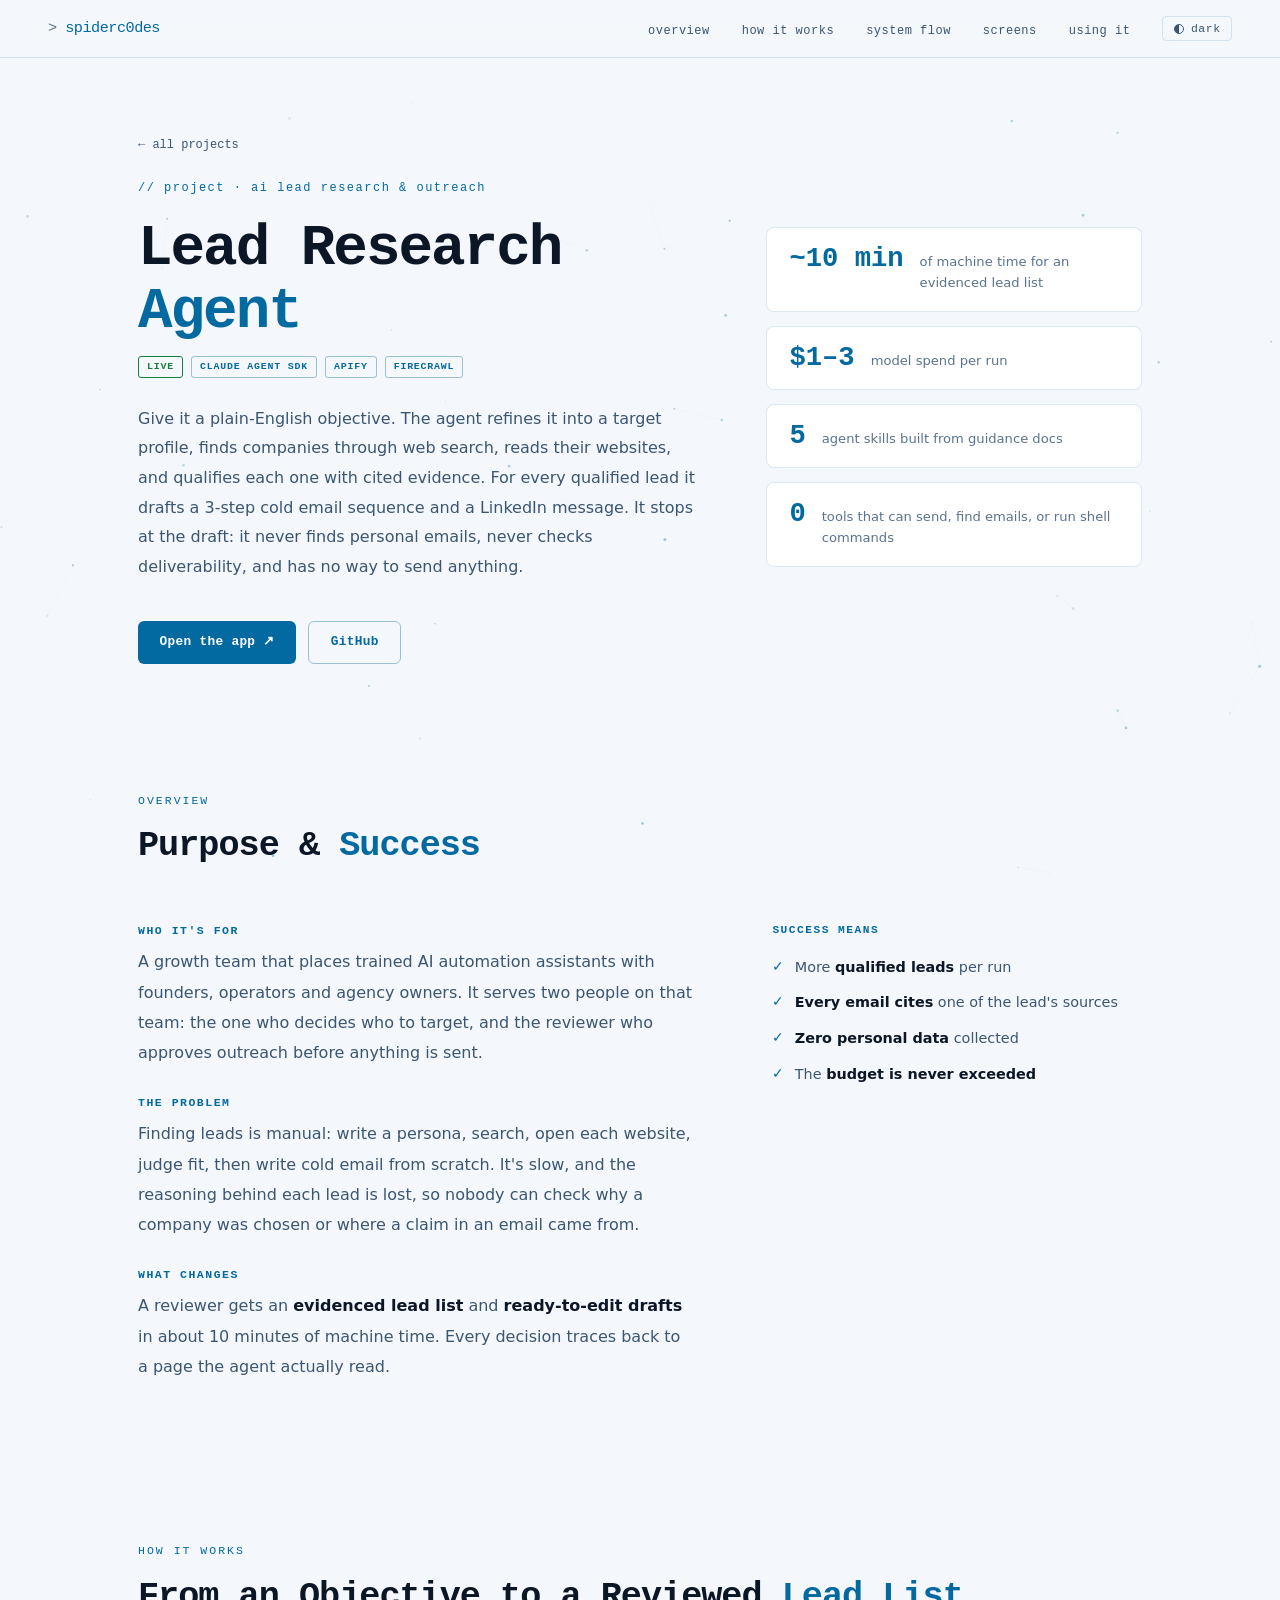
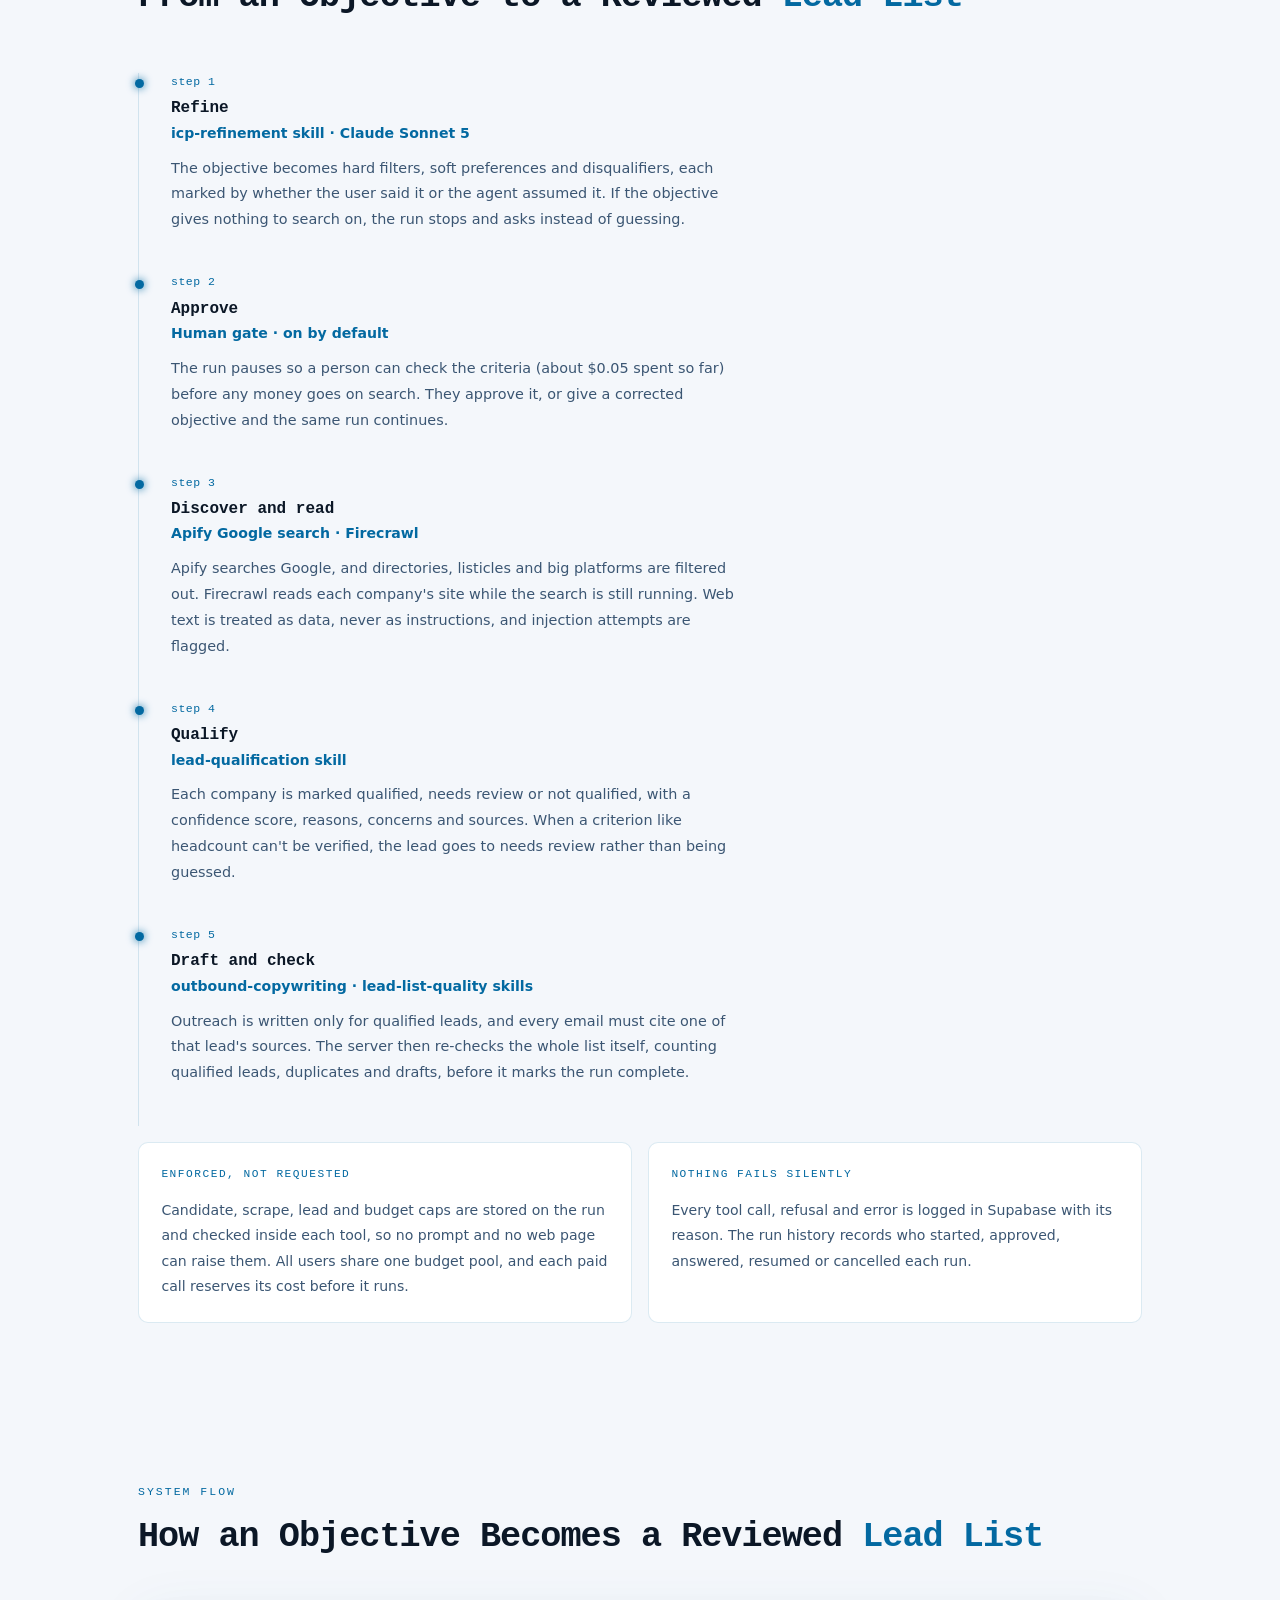
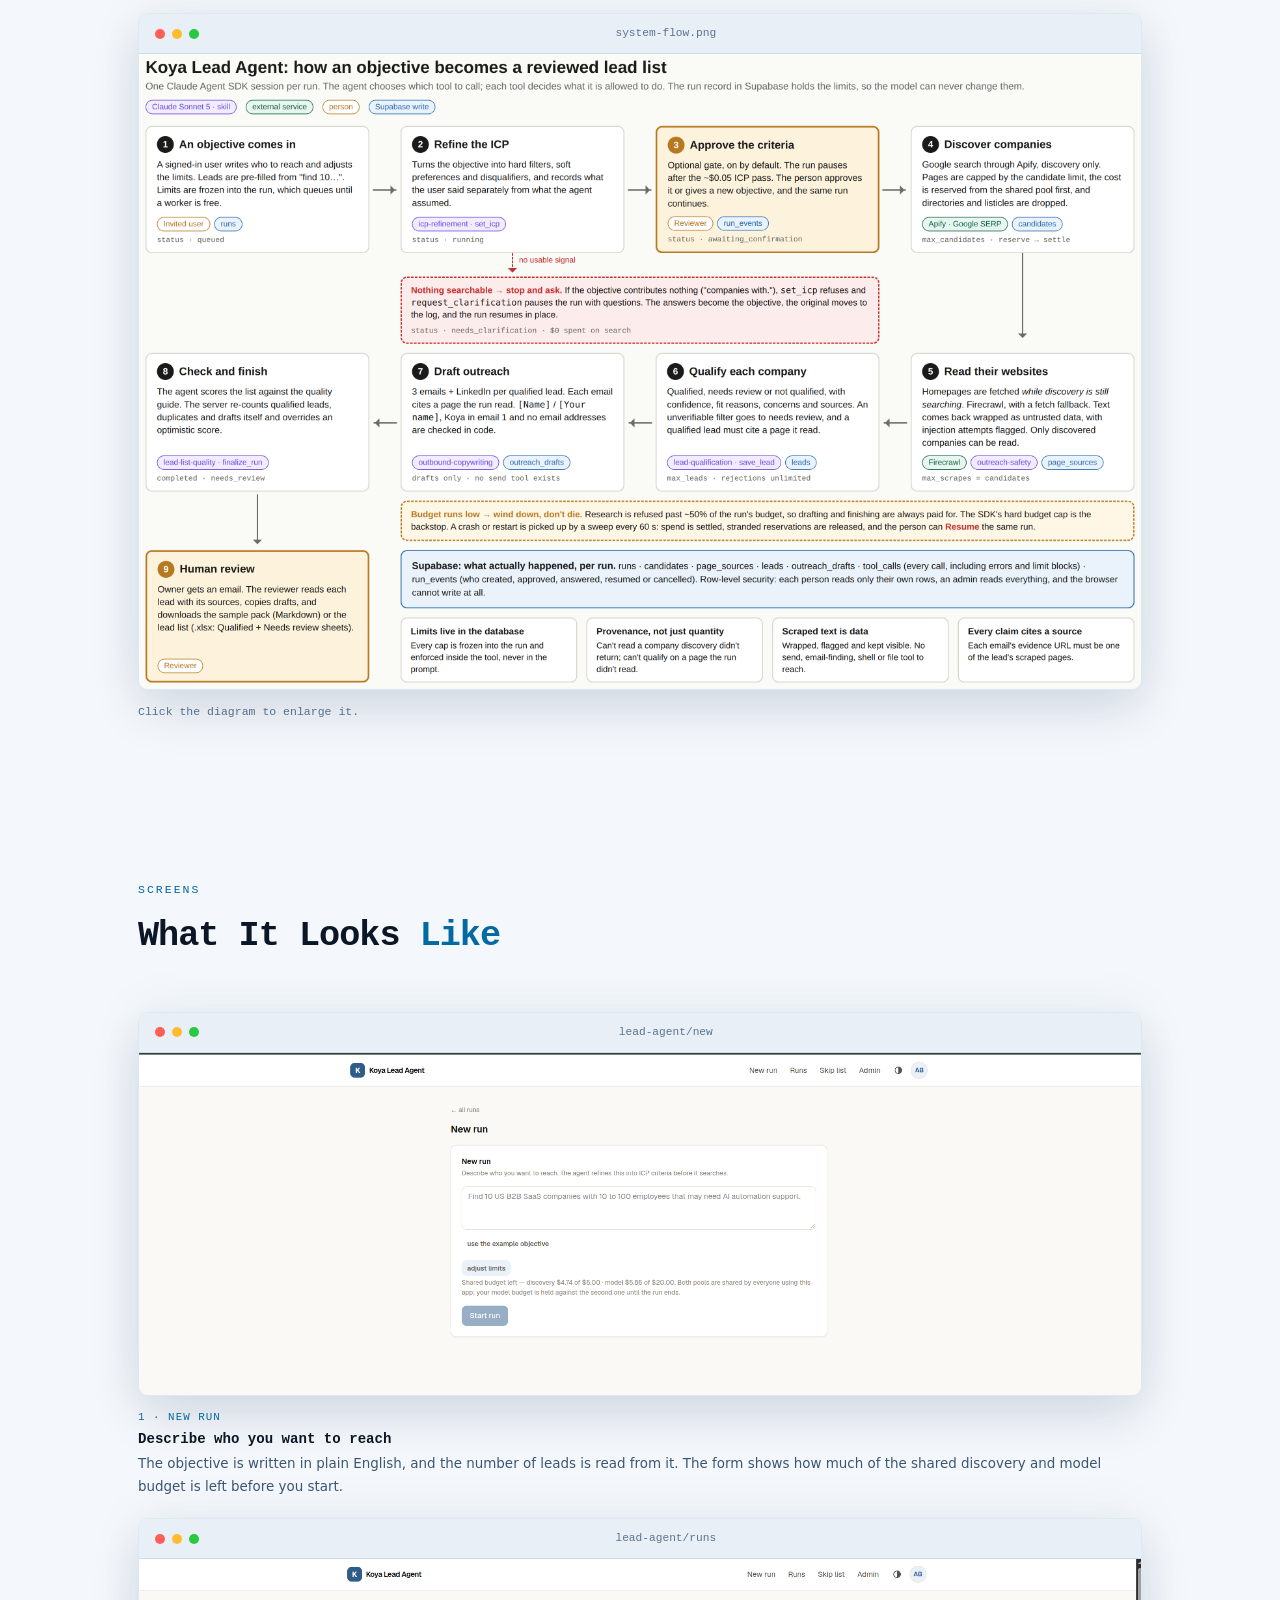
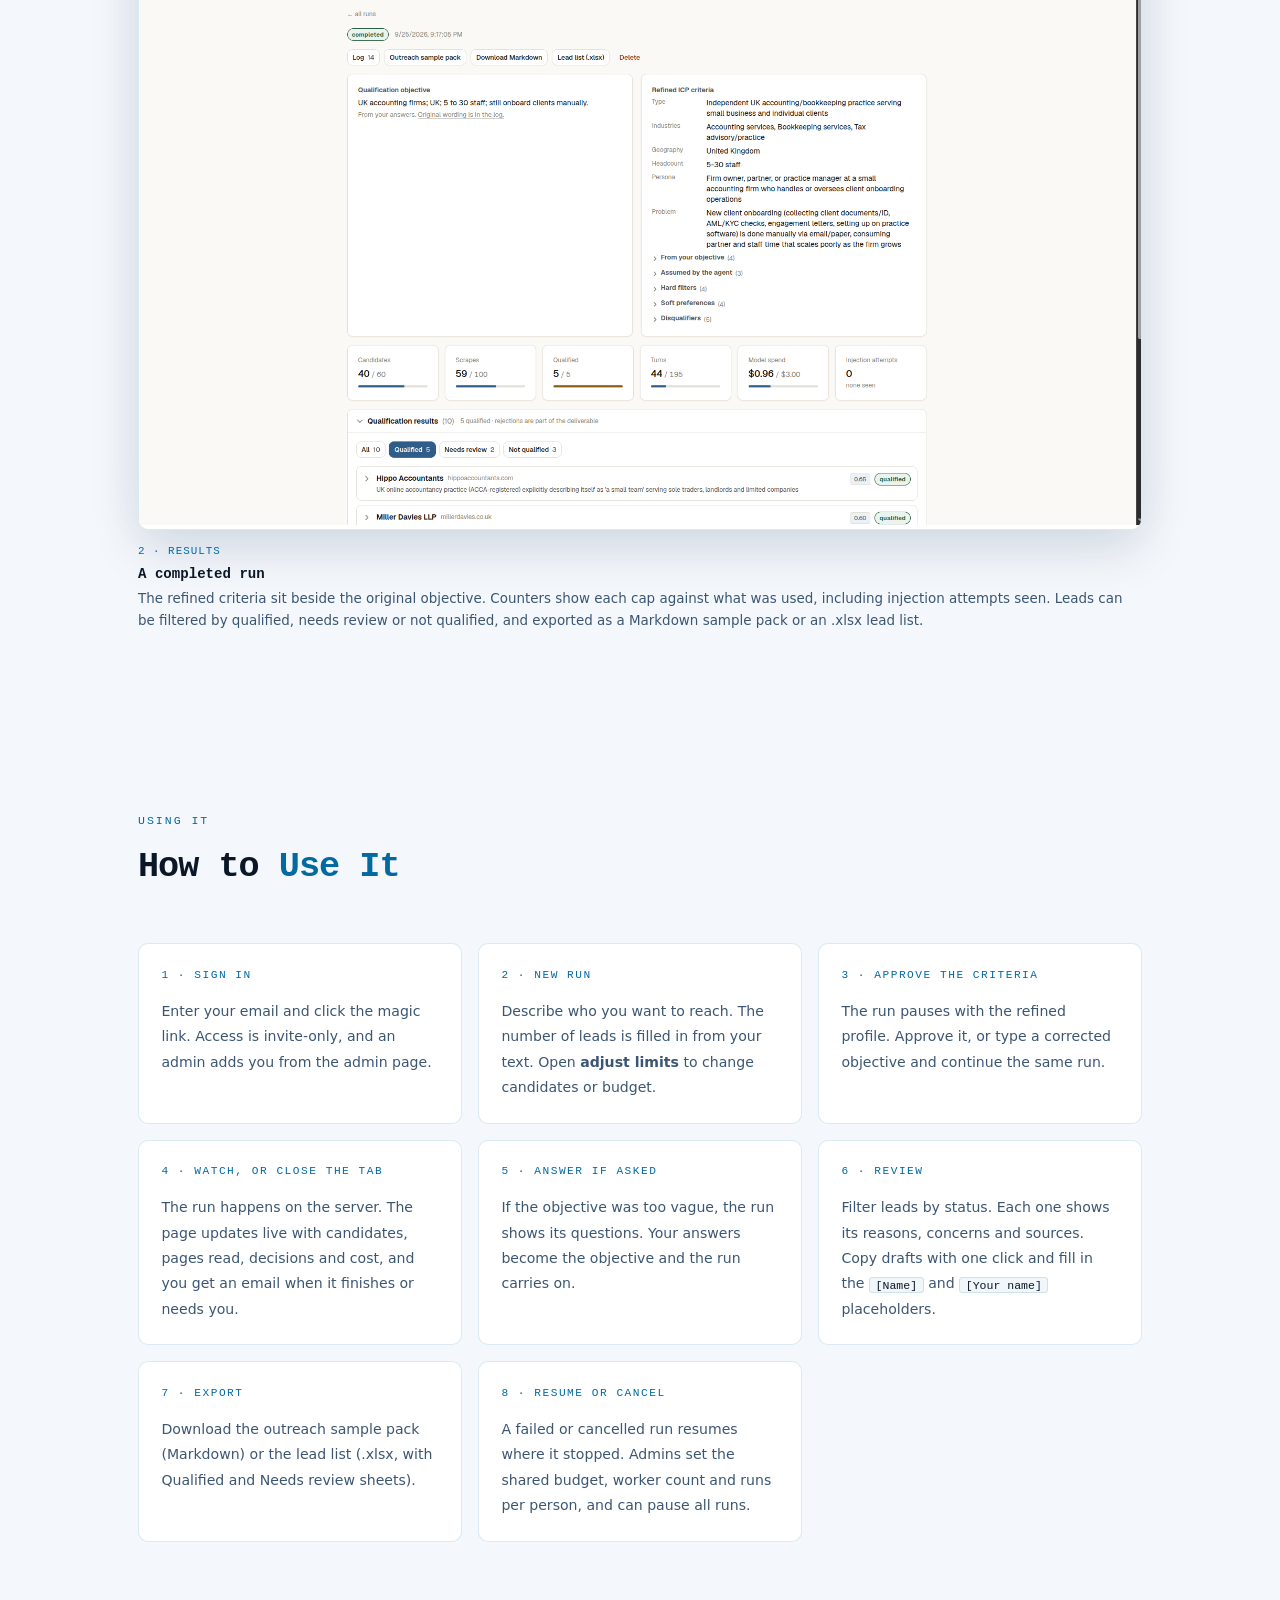
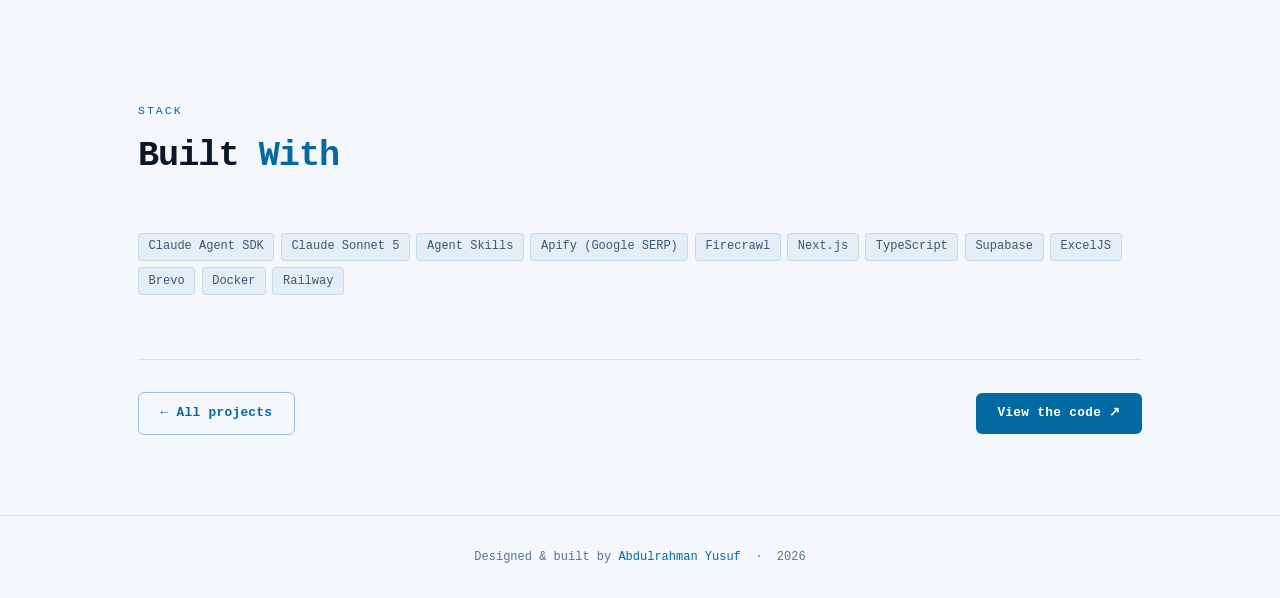
==== projects/lead-agent.html @ 59b7c576 "feat: add project pages, light/dark toggle and RelayPay support agent Add the RelayPay Support Agent" ====
<!DOCTYPE html>
<html lang="en">
<head>
  <meta charset="UTF-8">
  <meta name="viewport" content="width=device-width, initial-scale=1">
  <title>Lead Research Agent — Abdulrahman Yusuf</title>
  <meta name="description" content="An AI lead research and outreach agent built on the Claude Agent SDK. It refines a target profile, finds and reads company websites, qualifies each lead with cited evidence, and drafts outreach for human review.">
  <link rel="stylesheet" href="../css/style.css">
  <script src="../js/theme.js"></script>
</head>
<body>

<!-- NAV -->
<nav>
  <a href="../index.html" class="nav-logo">spiderc0des</a>
  <div class="nav-right">
  <ul class="nav-links">
    <li><a href="#overview">overview</a></li>
    <li><a href="#how-it-works">how it works</a></li>
    <li><a href="#system-flow">system flow</a></li>
    <li><a href="#screens">screens</a></li>
    <li><a href="#using-it">using it</a></li>
  </ul>
  <button class="theme-toggle" id="theme-toggle" type="button" aria-label="Switch to light mode"><span class="tt-ico"></span><span class="tt-label">light</span></button>
  </div>
</nav>

<canvas id="bg-canvas"></canvas>

<!-- HERO -->
<section class="cs-hero">
  <div>
    <a href="../index.html#projects" class="crumb">← all projects</a>
    <p class="hero-eyebrow">// project · ai lead research &amp; outreach</p>
    <h1 class="hero-name">Lead Research<br><em>Agent</em></h1>
    <div class="cs-meta">
      <span class="badge-live">Live</span>
      <span class="badge-prog">Claude Agent SDK</span>
      <span class="badge-prog">Apify</span>
      <span class="badge-prog">Firecrawl</span>
    </div>
    <p class="hero-desc">Give it a plain-English objective. The agent refines it into a target profile, finds companies through web search, reads their websites, and qualifies each one with cited evidence. For every qualified lead it drafts a 3-step cold email sequence and a LinkedIn message. It stops at the draft: it never finds personal emails, never checks deliverability, and has no way to send anything.</p>
    <div class="hero-actions">
      <a href="https://koya-lead-agent.up.railway.app" target="_blank" rel="noopener" class="btn btn-primary">Open the app ↗</a>
      <a href="https://github.com/spiderc0des/ai-lead-agent" target="_blank" rel="noopener" class="btn btn-ghost">GitHub</a>
    </div>
  </div>
  <div class="stat-stack">
    <div class="stat-item">
      <span class="stat-n">~10 min</span>
      <span class="stat-l">of machine time for an evidenced lead list</span>
    </div>
    <div class="stat-item">
      <span class="stat-n">$1–3</span>
      <span class="stat-l">model spend per run</span>
    </div>
    <div class="stat-item">
      <span class="stat-n">5</span>
      <span class="stat-l">agent skills built from guidance docs</span>
    </div>
    <div class="stat-item">
      <span class="stat-n">0</span>
      <span class="stat-l">tools that can send, find emails, or run shell commands</span>
    </div>
  </div>
</section>

<!-- OVERVIEW -->
<div class="sw" id="overview">
  <p class="s-eye">overview</p>
  <h2 class="s-h">Purpose &amp; <span>Success</span></h2>
  <div class="about-grid">
    <div class="cs-block">
      <div>
        <h3>Who it's for</h3>
        <p class="cs-lead">A growth team that places trained AI automation assistants with founders, operators and agency owners. It serves two people on that team: the one who decides who to target, and the reviewer who approves outreach before anything is sent.</p>
      </div>
      <div>
        <h3>The problem</h3>
        <p class="cs-lead">Finding leads is manual: write a persona, search, open each website, judge fit, then write cold email from scratch. It's slow, and the reasoning behind each lead is lost, so nobody can check why a company was chosen or where a claim in an email came from.</p>
      </div>
      <div>
        <h3>What changes</h3>
        <p class="cs-lead">A reviewer gets an <strong>evidenced lead list</strong> and <strong>ready-to-edit drafts</strong> in about 10 minutes of machine time. Every decision traces back to a page the agent actually read.</p>
      </div>
    </div>
    <div>
      <h3 class="sk-name">Success means</h3>
      <ul class="check-list">
        <li>More <strong>qualified leads</strong> per run</li>
        <li><strong>Every email cites</strong> one of the lead's sources</li>
        <li><strong>Zero personal data</strong> collected</li>
        <li>The <strong>budget is never exceeded</strong></li>
      </ul>
    </div>
  </div>
</div>

<!-- HOW IT WORKS -->
<div class="sw" id="how-it-works">
  <p class="s-eye">how it works</p>
  <h2 class="s-h">From an Objective to a Reviewed <span>Lead List</span></h2>
  <div class="timeline">
    <div class="tl-item">
      <p class="tl-step">step 1</p>
      <p class="tl-role">Refine</p>
      <p class="tl-co">icp-refinement skill · Claude Sonnet 5</p>
      <p class="tl-desc">The objective becomes hard filters, soft preferences and disqualifiers, each marked by whether the user said it or the agent assumed it. If the objective gives nothing to search on, the run stops and asks instead of guessing.</p>
    </div>
    <div class="tl-item">
      <p class="tl-step">step 2</p>
      <p class="tl-role">Approve</p>
      <p class="tl-co">Human gate · on by default</p>
      <p class="tl-desc">The run pauses so a person can check the criteria (about $0.05 spent so far) before any money goes on search. They approve it, or give a corrected objective and the same run continues.</p>
    </div>
    <div class="tl-item">
      <p class="tl-step">step 3</p>
      <p class="tl-role">Discover and read</p>
      <p class="tl-co">Apify Google search · Firecrawl</p>
      <p class="tl-desc">Apify searches Google, and directories, listicles and big platforms are filtered out. Firecrawl reads each company's site while the search is still running. Web text is treated as data, never as instructions, and injection attempts are flagged.</p>
    </div>
    <div class="tl-item">
      <p class="tl-step">step 4</p>
      <p class="tl-role">Qualify</p>
      <p class="tl-co">lead-qualification skill</p>
      <p class="tl-desc">Each company is marked qualified, needs review or not qualified, with a confidence score, reasons, concerns and sources. When a criterion like headcount can't be verified, the lead goes to needs review rather than being guessed.</p>
    </div>
    <div class="tl-item">
      <p class="tl-step">step 5</p>
      <p class="tl-role">Draft and check</p>
      <p class="tl-co">outbound-copywriting · lead-list-quality skills</p>
      <p class="tl-desc">Outreach is written only for qualified leads, and every email must cite one of that lead's sources. The server then re-checks the whole list itself, counting qualified leads, duplicates and drafts, before it marks the run complete.</p>
    </div>
  </div>

  <div class="skills-grid" style="margin-top:1rem">
    <div class="skill-cat">
      <p class="sk-name">Enforced, not requested</p>
      <p class="card-body">Candidate, scrape, lead and budget caps are stored on the run and checked inside each tool, so no prompt and no web page can raise them. All users share one budget pool, and each paid call reserves its cost before it runs.</p>
    </div>
    <div class="skill-cat">
      <p class="sk-name">Nothing fails silently</p>
      <p class="card-body">Every tool call, refusal and error is logged in Supabase with its reason. The run history records who started, approved, answered, resumed or cancelled each run.</p>
    </div>
  </div>
</div>

<!-- SYSTEM FLOW -->
<div class="sw" id="system-flow">
  <p class="s-eye">system flow</p>
  <h2 class="s-h">How an Objective Becomes a Reviewed <span>Lead List</span></h2>
  <a href="img/lead-agent/system-flow.png" class="shot vis" data-zoom="System flow: objective → refine ICP → approve → discover → read → qualify → draft → check → human review">
    <div class="frame">
      <div class="t-bar">
        <div class="t-dot r"></div>
        <div class="t-dot y"></div>
        <div class="t-dot g"></div>
        <span class="t-bar-label">system-flow.png</span>
      </div>
      <div class="frame-scroll">
        <img src="img/lead-agent/system-flow.png" alt="System flow diagram in nine steps: an objective comes in, the ICP is refined, a person approves the criteria, Apify discovers companies, Firecrawl reads their websites, each company is qualified, outreach is drafted, the list is checked and finished, and a human reviews it. Side panels show the run stopping to ask when nothing is searchable, winding down when the budget runs low, and Supabase recording every step." width="3080" height="1952" loading="lazy">
      </div>
    </div>
  </a>
  <p class="frame-note">Click the diagram to enlarge it.</p>
</div>

<!-- SCREENS -->
<div class="sw" id="screens">
  <p class="s-eye">screens</p>
  <h2 class="s-h">What It Looks <span>Like</span></h2>
  <div class="shots">
    <a href="img/lead-agent/new-run.png" class="shot wide" data-zoom="1 · Starting a new run from a plain-English objective">
      <div class="frame">
        <div class="t-bar"><div class="t-dot r"></div><div class="t-dot y"></div><div class="t-dot g"></div><span class="t-bar-label">lead-agent/new</span></div>
        <img src="img/lead-agent/new-run.png" alt="New run form with an objective box reading 'Find 10 US B2B SaaS companies with 10 to 100 employees that may need AI automation support', an adjust limits button, the shared budget left for discovery and model spend, and a Start run button." width="1916" height="654" loading="lazy">
      </div>
      <div class="shot-cap">
        <span class="shot-n">1 · new run</span>
        <span class="shot-t">Describe who you want to reach</span>
        <span class="shot-d">The objective is written in plain English, and the number of leads is read from it. The form shows how much of the shared discovery and model budget is left before you start.</span>
      </div>
    </a>
    <a href="img/lead-agent/run-results.png" class="shot wide" data-zoom="2 · A completed run: refined criteria, limits used and qualified leads">
      <div class="frame">
        <div class="t-bar"><div class="t-dot r"></div><div class="t-dot y"></div><div class="t-dot g"></div><span class="t-bar-label">lead-agent/runs</span></div>
        <img src="img/lead-agent/run-results.png" alt="A completed run for UK accounting firms with 5 to 30 staff. It shows the refined ICP criteria, counters for candidates 40 of 60, scrapes 59 of 100, qualified 5 of 5, turns 44 of 195, model spend $0.96 of $3.00 and zero injection attempts, then the qualification results with qualified leads and their confidence scores." width="1910" height="1087" loading="lazy">
      </div>
      <div class="shot-cap">
        <span class="shot-n">2 · results</span>
        <span class="shot-t">A completed run</span>
        <span class="shot-d">The refined criteria sit beside the original objective. Counters show each cap against what was used, including injection attempts seen. Leads can be filtered by qualified, needs review or not qualified, and exported as a Markdown sample pack or an .xlsx lead list.</span>
      </div>
    </a>
  </div>
</div>

<!-- USING IT -->
<div class="sw" id="using-it">
  <p class="s-eye">using it</p>
  <h2 class="s-h">How to <span>Use It</span></h2>
  <div class="skills-grid">
    <div class="skill-cat">
      <p class="sk-name">1 · Sign in</p>
      <p class="card-body">Enter your email and click the magic link. Access is invite-only, and an admin adds you from the admin page.</p>
    </div>
    <div class="skill-cat">
      <p class="sk-name">2 · New run</p>
      <p class="card-body">Describe who you want to reach. The number of leads is filled in from your text. Open <strong>adjust limits</strong> to change candidates or budget.</p>
    </div>
    <div class="skill-cat">
      <p class="sk-name">3 · Approve the criteria</p>
      <p class="card-body">The run pauses with the refined profile. Approve it, or type a corrected objective and continue the same run.</p>
    </div>
    <div class="skill-cat">
      <p class="sk-name">4 · Watch, or close the tab</p>
      <p class="card-body">The run happens on the server. The page updates live with candidates, pages read, decisions and cost, and you get an email when it finishes or needs you.</p>
    </div>
    <div class="skill-cat">
      <p class="sk-name">5 · Answer if asked</p>
      <p class="card-body">If the objective was too vague, the run shows its questions. Your answers become the objective and the run carries on.</p>
    </div>
    <div class="skill-cat">
      <p class="sk-name">6 · Review</p>
      <p class="card-body">Filter leads by status. Each one shows its reasons, concerns and sources. Copy drafts with one click and fill in the <code>[Name]</code> and <code>[Your name]</code> placeholders.</p>
    </div>
    <div class="skill-cat">
      <p class="sk-name">7 · Export</p>
      <p class="card-body">Download the outreach sample pack (Markdown) or the lead list (.xlsx, with Qualified and Needs review sheets).</p>
    </div>
    <div class="skill-cat">
      <p class="sk-name">8 · Resume or cancel</p>
      <p class="card-body">A failed or cancelled run resumes where it stopped. Admins set the shared budget, worker count and runs per person, and can pause all runs.</p>
    </div>
  </div>
</div>

<!-- STACK -->
<div class="sw" id="stack">
  <p class="s-eye">stack</p>
  <h2 class="s-h">Built <span>With</span></h2>
  <div class="pills">
    <span class="pill">Claude Agent SDK</span>
    <span class="pill">Claude Sonnet 5</span>
    <span class="pill">Agent Skills</span>
    <span class="pill">Apify (Google SERP)</span>
    <span class="pill">Firecrawl</span>
    <span class="pill">Next.js</span>
    <span class="pill">TypeScript</span>
    <span class="pill">Supabase</span>
    <span class="pill">ExcelJS</span>
    <span class="pill">Brevo</span>
    <span class="pill">Docker</span>
    <span class="pill">Railway</span>
  </div>
  <div class="cs-next" style="margin-top:4rem">
    <a href="../index.html#projects" class="btn btn-ghost">← All projects</a>
    <a href="https://github.com/spiderc0des/ai-lead-agent" target="_blank" rel="noopener" class="btn btn-primary">View the code ↗</a>
  </div>
</div>

<footer>
  <p>Designed &amp; built by <a href="https://github.com/spiderc0des">Abdulrahman Yusuf</a> &nbsp;·&nbsp; 2026</p>
</footer>

<dialog id="lightbox" aria-label="Enlarged image">
  <img src="" alt="">
  <p class="lb-cap"></p>
</dialog>

<script src="../js/site.js"></script>
</body>
</html>
---- css/style.css ----
*, *::before, *::after { box-sizing: border-box; margin: 0; padding: 0; }

:root {
  --bg:      #060a10;
  --bg-2:    #0c1220;
  --bg-3:    #0f1827;
  --border:  rgba(56,189,248,0.12);
  --bh:      rgba(56,189,248,0.32);
  --sky:     #38bdf8;
  --sky-dim: rgba(56,189,248,0.08);
  --sky-gl:  rgba(56,189,248,0.18);
  --text:    #ddeaf7;
  --mid:     #6a90b0;
  --muted:   #2e4a64;
  --mono:    'SF Mono','Fira Code','Cascadia Code','Consolas',monospace;
  --sans:    system-ui,-apple-system,'Segoe UI',sans-serif;
  --nav-bg:  rgba(6,10,16,0.88);
  --on-sky:  #060a10;
  --sky-hover: #7dd3fc;
  --pill-hover: rgba(56,189,248,0.13);
  --t-str:   #86efac;
  --amber:   #fbbf24;
  --amber-line: rgba(251,191,36,0.4);
  --term-shadow: 0 0 80px rgba(56,189,248,0.06), 0 24px 64px rgba(0,0,0,0.6);
  --card-shadow: 0 12px 40px rgba(56,189,248,0.1);
  --particle: 56,189,248;
  color-scheme: dark;
}

:root[data-theme="light"] {
  --bg:      #f4f7fb;
  --bg-2:    #ffffff;
  --bg-3:    #e9eff6;
  --border:  rgba(3,105,161,0.14);
  --bh:      rgba(3,105,161,0.38);
  --sky:     #0369a1;
  --sky-dim: rgba(3,105,161,0.06);
  --sky-gl:  rgba(3,105,161,0.16);
  --text:    #0b1726;
  --mid:     #3b5673;
  --muted:   #5a7390;
  --nav-bg:  rgba(244,247,251,0.88);
  --on-sky:  #ffffff;
  --sky-hover: #0284c7;
  --pill-hover: rgba(3,105,161,0.1);
  --t-str:   #15803d;
  --amber:   #b45309;
  --amber-line: rgba(180,83,9,0.4);
  --term-shadow: 0 0 60px rgba(3,105,161,0.06), 0 20px 50px rgba(15,40,70,0.12);
  --card-shadow: 0 12px 40px rgba(3,105,161,0.12);
  --particle: 3,105,161;
  color-scheme: light;
}

html { scroll-behavior: smooth; }

body {
  background: var(--bg);
  transition: background-color 0.25s, color 0.25s;
  color: var(--text);
  font-family: var(--sans);
  line-height: 1.6;
  overflow-x: hidden;
}

::selection { background: var(--sky-gl); color: var(--text); }

::-webkit-scrollbar { width: 4px; }
::-webkit-scrollbar-track { background: var(--bg); }
::-webkit-scrollbar-thumb { background: var(--bh); border-radius: 2px; }

/* ── NAV ─────────────────────────── */
nav {
  position: fixed;
  inset: 0 0 auto;
  z-index: 200;
  height: 58px;
  display: flex;
  align-items: center;
  justify-content: space-between;
  padding: 0 3rem;
  background: var(--nav-bg);
  backdrop-filter: blur(16px);
  -webkit-backdrop-filter: blur(16px);
  border-bottom: 1px solid var(--border);
}

.nav-logo {
  font-family: var(--mono);
  font-size: 0.95rem;
  color: var(--sky);
  text-decoration: none;
  letter-spacing: -0.5px;
}
.nav-logo::before { content: '> '; color: var(--muted); }

.nav-links { display: flex; gap: 2rem; list-style: none; }

.nav-links a {
  font-family: var(--mono);
  font-size: 0.75rem;
  color: var(--mid);
  text-decoration: none;
  letter-spacing: 0.5px;
  transition: color 0.2s;
  position: relative;
}
.nav-links a::after {
  content: '';
  position: absolute;
  bottom: -3px; left: 0; right: 0;
  height: 1px;
  background: var(--sky);
  transform: scaleX(0);
  transform-origin: left;
  transition: transform 0.2s;
}
.nav-links a:hover { color: var(--sky); }
.nav-links a:hover::after { transform: scaleX(1); }

/* ── CANVAS ──────────────────────── */
#bg-canvas {
  position: fixed;
  inset: 0;
  z-index: 0;
  pointer-events: none;
}

/* ── HERO ────────────────────────── */
#hero {
  position: relative;
  z-index: 1;
  min-height: 100vh;
  display: grid;
  grid-template-columns: 1fr 1fr;
  align-items: center;
  gap: 4rem;
  max-width: 1200px;
  margin: 0 auto;
  padding: 100px 3rem 4rem;
}

.hero-eyebrow {
  font-family: var(--mono);
  font-size: 0.75rem;
  color: var(--sky);
  letter-spacing: 1.5px;
  margin-bottom: 1.25rem;
  opacity: 0;
  animation: fadeUp 0.5s ease forwards 0.1s;
}

.hero-name {
  font-family: var(--mono);
  font-size: clamp(2rem,4.5vw,3.6rem);
  font-weight: 700;
  line-height: 1.08;
  letter-spacing: -2px;
  margin-bottom: 0.8rem;
  color: var(--text);
  text-wrap: balance;
  opacity: 0;
  animation: fadeUp 0.5s ease forwards 0.3s;
}
.hero-name em { font-style: normal; color: var(--sky); }

.hero-role {
  font-family: var(--mono);
  font-size: 0.95rem;
  color: var(--mid);
  margin-bottom: 2rem;
  min-height: 1.4rem;
  opacity: 0;
  animation: fadeUp 0.5s ease forwards 0.5s;
}
.hero-role .cur {
  display: inline-block;
  width: 2px; height: 0.85em;
  background: var(--sky);
  animation: blink 1s infinite;
  vertical-align: middle;
  margin-left: 2px;
}

.hero-desc {
  font-size: 1rem;
  color: var(--mid);
  line-height: 1.85;
  max-width: 440px;
  margin-bottom: 2.5rem;
  opacity: 0;
  animation: fadeUp 0.5s ease forwards 0.7s;
}

.hero-actions {
  display: flex;
  gap: 0.75rem;
  flex-wrap: wrap;
  opacity: 0;
  animation: fadeUp 0.5s ease forwards 0.9s;
}

/* Terminal */
.hero-terminal {
  background: var(--bg-2);
  border: 1px solid var(--border);
  border-radius: 10px;
  overflow: hidden;
  box-shadow: var(--term-shadow);
  opacity: 0;
  animation: fadeIn 0.7s ease forwards 1.2s;
}

.t-bar {
  background: var(--bg-3);
  padding: 0.65rem 1rem;
  display: flex;
  align-items: center;
  gap: 0.45rem;
  border-bottom: 1px solid var(--border);
}
.t-dot { width: 10px; height: 10px; border-radius: 50%; }
.t-dot.r { background: #ff5f57; }
.t-dot.y { background: #febc2e; }
.t-dot.g { background: #28c840; }
.t-bar-label {
  font-family: var(--mono);
  font-size: 0.7rem;
  color: var(--muted);
  margin: 0 auto;
  transform: translateX(-1.5rem);
}

.t-body {
  padding: 1.4rem 1.6rem;
  font-family: var(--mono);
  font-size: 0.8rem;
  line-height: 2.1;
  min-height: 300px;
}

.t-ln { display: block; }
.t-p  { color: var(--sky); }
.t-c  { color: var(--text); }
.t-o  { color: var(--muted); padding-left: 1rem; }
.t-k  { color: var(--sky); }
.t-s  { color: var(--t-str); }
.t-cur { display: inline-block; width: 7px; height: 1em; background: var(--sky); animation: blink 1s infinite; vertical-align: middle; }

@keyframes blink { 0%,100%{opacity:1} 50%{opacity:0} }

/* ── BUTTONS ─────────────────────── */
.btn {
  display: inline-flex;
  align-items: center;
  gap: 0.4rem;
  padding: 0.62rem 1.35rem;
  border-radius: 6px;
  font-family: var(--mono);
  font-size: 0.8rem;
  font-weight: 600;
  letter-spacing: 0.3px;
  text-decoration: none;
  transition: all 0.2s;
  border: none;
  cursor: pointer;
}

.btn-primary { background: var(--sky); color: var(--on-sky); }
.btn-primary:hover {
  background: var(--sky-hover);
  transform: translateY(-2px);
  box-shadow: 0 6px 24px var(--sky-gl);
}

.btn-ghost {
  background: transparent;
  color: var(--sky);
  border: 1px solid var(--bh);
}
.btn-ghost:hover {
  background: var(--sky-dim);
  transform: translateY(-2px);
  border-color: var(--sky);
}

/* ── SECTION SHELL ───────────────── */
.sw {
  position: relative;
  z-index: 1;
  max-width: 1100px;
  margin: 0 auto;
  padding: 5rem 3rem;
}

.s-eye {
  font-family: var(--mono);
  font-size: 0.72rem;
  color: var(--sky);
  letter-spacing: 2px;
  text-transform: uppercase;
  margin-bottom: 0.5rem;
}

.s-h {
  font-family: var(--mono);
  font-size: clamp(1.5rem,2.8vw,2.2rem);
  font-weight: 700;
  letter-spacing: -1px;
  margin-bottom: 3rem;
  color: var(--text);
  text-wrap: balance;
}
.s-h span { color: var(--sky); }

/* ── ABOUT ───────────────────────── */
.about-grid {
  display: grid;
  grid-template-columns: 3fr 2fr;
  gap: 5rem;
  align-items: start;
}

.about-body p {
  color: var(--mid);
  line-height: 1.9;
  font-size: 1rem;
  margin-bottom: 1.2rem;
}
.about-body strong { color: var(--text); font-weight: 600; }

.stat-stack { display: flex; flex-direction: column; gap: 0.85rem; }

.stat-item {
  padding: 1.1rem 1.4rem;
  background: var(--bg-2);
  border: 1px solid var(--border);
  border-radius: 8px;
  display: flex;
  align-items: baseline;
  gap: 1rem;
  transition: border-color 0.2s, box-shadow 0.2s;
}
.stat-item:hover {
  border-color: var(--bh);
  box-shadow: 0 4px 20px var(--sky-dim);
}
.stat-n {
  font-family: var(--mono);
  font-size: 1.7rem;
  font-weight: 700;
  color: var(--sky);
  line-height: 1;
  font-variant-numeric: tabular-nums;
  white-space: nowrap;
}
.stat-l { font-size: 0.82rem; color: var(--muted); }

/* ── EXPERIENCE ──────────────────── */
.timeline {
  border-left: 1px solid var(--border);
  padding-left: 2rem;
}

.tl-item {
  padding-bottom: 2.5rem;
  position: relative;
  opacity: 0;
  transform: translateY(14px);
  transition: opacity 0.5s ease, transform 0.5s ease;
}
.tl-item.vis { opacity: 1; transform: translateY(0); }

.tl-item::before {
  content: '';
  position: absolute;
  left: -2rem;
  top: 0.4rem;
  width: 9px; height: 9px;
  border-radius: 50%;
  background: var(--sky);
  box-shadow: 0 0 8px var(--sky);
  transform: translateX(-4px);
}

.tl-date {
  font-family: var(--mono);
  font-size: 0.72rem;
  color: var(--muted);
  letter-spacing: 0.5px;
  margin-bottom: 0.4rem;
}

.tl-role-line {
  display: flex;
  align-items: center;
  gap: 0.6rem;
  flex-wrap: wrap;
  margin-bottom: 0.15rem;
}

.tl-role {
  font-family: var(--mono);
  font-size: 1rem;
  font-weight: 700;
  color: var(--text);
}

.badge-contract {
  font-family: var(--mono);
  font-size: 0.62rem;
  font-weight: 600;
  letter-spacing: 0.8px;
  padding: 0.15rem 0.5rem;
  border: 1px solid var(--amber-line);
  color: var(--amber);
  border-radius: 3px;
  text-transform: uppercase;
}

.tl-co {
  font-size: 0.88rem;
  color: var(--sky);
  font-weight: 600;
  margin-bottom: 0.7rem;
}
.tl-desc {
  font-size: 0.9rem;
  color: var(--mid);
  line-height: 1.8;
  max-width: 580px;
}

/* ── SKILLS ──────────────────────── */
.skills-grid {
  display: grid;
  grid-template-columns: repeat(auto-fit, minmax(255px,1fr));
  gap: 1rem;
}

.skill-cat {
  background: var(--bg-2);
  border: 1px solid var(--border);
  border-radius: 10px;
  padding: 1.4rem;
  opacity: 0;
  transform: translateY(14px);
  transition: opacity 0.4s ease, transform 0.4s ease, border-color 0.2s, box-shadow 0.2s;
}
.skill-cat.vis { opacity: 1; transform: translateY(0); }
.skill-cat:hover { border-color: var(--bh); box-shadow: 0 4px 20px var(--sky-dim); }

.sk-name {
  font-family: var(--mono);
  font-size: 0.7rem;
  text-transform: uppercase;
  letter-spacing: 1.5px;
  color: var(--sky);
  margin-bottom: 0.9rem;
}

.pills { display: flex; flex-wrap: wrap; gap: 0.4rem; }

.pill {
  font-family: var(--mono);
  font-size: 0.75rem;
  color: var(--mid);
  background: var(--sky-dim);
  border: 1px solid var(--border);
  padding: 0.22rem 0.6rem;
  border-radius: 4px;
  transition: all 0.15s;
}
.pill:hover { color: var(--sky); border-color: var(--bh); background: var(--pill-hover); }

/* ── CERTIFICATIONS ──────────────── */
.certs-grid {
  display: grid;
  grid-template-columns: repeat(auto-fit, minmax(260px,1fr));
  gap: 1rem;
}

.cert-card {
  display: flex;
  align-items: flex-start;
  gap: 1rem;
  background: var(--bg-2);
  border: 1px solid var(--border);
  border-radius: 10px;
  padding: 1.35rem 1.5rem;
  text-decoration: none;
  opacity: 0;
  transform: translateY(14px);
  transition: opacity 0.4s ease, transform 0.4s ease, border-color 0.2s, box-shadow 0.2s;
}
.cert-card.vis { opacity: 1; transform: translateY(0); }
.cert-card:hover {
  border-color: var(--bh);
  box-shadow: 0 4px 24px var(--sky-dim);
}

.cert-icon {
  font-family: var(--mono);
  font-size: 1.2rem;
  line-height: 1;
  color: var(--sky);
  flex-shrink: 0;
  margin-top: 0.1rem;
}

.cert-info { flex: 1; }

.cert-name {
  font-family: var(--mono);
  font-size: 0.88rem;
  font-weight: 700;
  color: var(--text);
  line-height: 1.35;
  margin-bottom: 0.3rem;
}

.cert-issuer {
  font-size: 0.78rem;
  color: var(--muted);
}

.cert-verify {
  font-family: var(--mono);
  font-size: 0.72rem;
  color: var(--mid);
  white-space: nowrap;
  flex-shrink: 0;
  transition: color 0.2s;
  margin-top: 0.15rem;
}
.cert-card:hover .cert-verify { color: var(--sky); }

/* ── PROJECTS ────────────────────── */
.proj-group-label {
  font-family: var(--mono);
  font-size: 0.68rem;
  text-transform: uppercase;
  letter-spacing: 2px;
  color: var(--muted);
  margin-bottom: 1rem;
}

.proj-grid {
  display: grid;
  grid-template-columns: repeat(auto-fit, minmax(290px,1fr));
  gap: 1.2rem;
  margin-bottom: 3rem;
}
.proj-grid:last-child { margin-bottom: 0; }

.proj-card {
  background: var(--bg-2);
  border: 1px solid var(--border);
  border-radius: 10px;
  padding: 1.7rem;
  display: flex;
  flex-direction: column;
  gap: 0.65rem;
  transition: border-color 0.25s, transform 0.25s, box-shadow 0.25s;
  opacity: 0;
  transform: translateY(14px);
}
.proj-card.vis { opacity: 1; transform: translateY(0); }
.proj-card:hover {
  border-color: var(--bh);
  transform: translateY(-4px);
  box-shadow: var(--card-shadow);
}

.proj-card.placeholder {
  border-style: dashed;
  border-color: var(--muted);
}
.proj-card.placeholder:hover {
  border-color: var(--bh);
}

.proj-name {
  font-family: var(--mono);
  font-size: 0.98rem;
  font-weight: 700;
  color: var(--text);
}
.proj-desc {
  font-size: 0.87rem;
  color: var(--mid);
  line-height: 1.78;
  flex: 1;
}
.proj-foot {
  display: flex;
  align-items: center;
  justify-content: space-between;
  margin-top: 0.4rem;
}
.proj-lang {
  font-family: var(--mono);
  font-size: 0.73rem;
  color: var(--muted);
  display: flex;
  align-items: center;
  gap: 0.4rem;
}
.l-dot { width: 8px; height: 8px; border-radius: 50%; background: var(--sky); flex-shrink: 0; }
.l-dot.rust { background: #f97316; }
.proj-lk {
  font-family: var(--mono);
  font-size: 0.75rem;
  color: var(--muted);
  text-decoration: none;
  transition: color 0.2s;
}
.proj-lk:hover { color: var(--sky); }

/* ── CONTACT ─────────────────────── */
.contact-inner { max-width: 520px; }
.contact-inner p {
  color: var(--mid);
  line-height: 1.85;
  margin-bottom: 2rem;
  font-size: 1rem;
}
.contact-row { display: flex; gap: 0.75rem; flex-wrap: wrap; }

/* ── FOOTER ──────────────────────── */
footer {
  position: relative;
  z-index: 1;
  text-align: center;
  padding: 2rem 3rem;
  border-top: 1px solid var(--border);
  font-family: var(--mono);
  font-size: 0.75rem;
  color: var(--muted);
}
footer a { color: var(--sky); text-decoration: none; }
footer a:hover { text-decoration: underline; }

/* ── ANIMATIONS ──────────────────── */
@keyframes fadeUp {
  from { opacity:0; transform:translateY(22px); }
  to   { opacity:1; transform:translateY(0); }
}
@keyframes fadeIn {
  from { opacity:0; }
  to   { opacity:1; }
}

/* ── RESPONSIVE ──────────────────── */
@media (max-width:900px) {
  #hero { grid-template-columns:1fr; padding:90px 2rem 3rem; gap:2.5rem; }
  .about-grid { grid-template-columns:1fr; gap:2.5rem; }
  nav { padding:0 1.5rem; }
  .sw { padding:4rem 2rem; }
}
@media (max-width:620px) {
  .nav-links { display:none; }
  .hero-name { font-size:1.9rem; letter-spacing:-1px; }
}
@media (prefers-reduced-motion:reduce) {
  *, *::before, *::after { animation-duration:0.01ms!important; transition-duration:0.01ms!important; }
}

/* ── ADDITIONS (AI projects) ─────── */

.proj-group-note {
  font-size: 0.88rem;
  color: var(--mid);
  line-height: 1.8;
  max-width: 640px;
  margin: -0.4rem 0 1.4rem;
}

.proj-top {
  display: flex;
  align-items: center;
  justify-content: space-between;
  gap: 0.75rem;
}

.proj-week {
  font-family: var(--mono);
  font-size: 0.62rem;
  font-weight: 600;
  letter-spacing: 0.8px;
  text-transform: uppercase;
  color: var(--sky);
  border: 1px solid var(--bh);
  padding: 0.15rem 0.5rem;
  border-radius: 3px;
  white-space: nowrap;
  flex-shrink: 0;
}

.proj-card.feature { grid-column: 1 / -1; }
.proj-card.feature .proj-desc { max-width: 760px; }

.proj-points {
  list-style: none;
  display: flex;
  flex-direction: column;
  gap: 0.35rem;
  font-size: 0.84rem;
  color: var(--mid);
  line-height: 1.7;
}
.proj-points li { padding-left: 1.1rem; position: relative; }
.proj-points li::before {
  content: '›';
  position: absolute;
  left: 0;
  color: var(--sky);
  font-family: var(--mono);
}

.proj-tags { display: flex; flex-wrap: wrap; gap: 0.35rem; }
.proj-tags .pill { font-size: 0.68rem; padding: 0.15rem 0.5rem; }

.proj-links { display: flex; gap: 1rem; }

.l-dot.ts { background: #3178c6; }
.l-dot.n8n { background: #ea4b71; }
.l-dot.py { background: #fbbf24; }

.badge-prog {
  font-family: var(--mono);
  font-size: 0.62rem;
  font-weight: 600;
  letter-spacing: 0.8px;
  padding: 0.15rem 0.5rem;
  border: 1px solid var(--bh);
  color: var(--sky);
  border-radius: 3px;
  text-transform: uppercase;
}

.skill-cat.ai { border-color: var(--bh); }

@media (max-width:620px) {
  nav { padding: 0 1rem; }
  #hero, .sw { padding-left: 1rem; padding-right: 1rem; }
}

/* ── THEME TOGGLE ────────────────── */
.nav-right { display: flex; align-items: center; gap: 2rem; }

.theme-toggle {
  display: inline-flex;
  align-items: center;
  gap: 0.45rem;
  font-family: var(--mono);
  font-size: 0.72rem;
  letter-spacing: 0.5px;
  color: var(--mid);
  background: transparent;
  border: 1px solid var(--border);
  border-radius: 4px;
  padding: 0.3rem 0.65rem;
  cursor: pointer;
  transition: color 0.2s, border-color 0.2s, background 0.2s;
}
.theme-toggle:hover { color: var(--sky); border-color: var(--bh); background: var(--sky-dim); }
.theme-toggle:focus-visible, .btn:focus-visible, .nav-links a:focus-visible, .proj-lk:focus-visible, .shot:focus-visible {
  outline: 2px solid var(--sky);
  outline-offset: 3px;
}
.tt-ico {
  width: 10px; height: 10px;
  border-radius: 50%;
  border: 1px solid currentColor;
  background: linear-gradient(90deg, currentColor 50%, transparent 50%);
}

/* ── PROJECT PAGES ───────────────── */
.cs-hero {
  position: relative;
  z-index: 1;
  display: grid;
  grid-template-columns: 3fr 2fr;
  gap: 4rem;
  align-items: center;
  max-width: 1100px;
  margin: 0 auto;
  padding: 130px 3rem 3rem;
}
.cs-hero .hero-eyebrow, .cs-hero .hero-name, .cs-hero .hero-desc, .cs-hero .hero-actions { opacity: 1; animation: fadeUp 0.5s ease both; }
.cs-hero .hero-desc { max-width: 560px; }

.crumb {
  font-family: var(--mono);
  font-size: 0.75rem;
  color: var(--mid);
  text-decoration: none;
  display: inline-block;
  margin-bottom: 1.5rem;
  transition: color 0.2s;
}
.crumb:hover { color: var(--sky); }

.cs-meta { display: flex; flex-wrap: wrap; gap: 0.5rem; margin-bottom: 1.6rem; }
.badge-live {
  font-family: var(--mono);
  font-size: 0.62rem;
  font-weight: 600;
  letter-spacing: 0.8px;
  text-transform: uppercase;
  padding: 0.15rem 0.5rem;
  border-radius: 3px;
  border: 1px solid var(--t-str);
  color: var(--t-str);
}

.cs-lead { font-size: 1rem; color: var(--mid); line-height: 1.9; }
.cs-lead strong { color: var(--text); font-weight: 600; }
.cs-block { display: flex; flex-direction: column; gap: 1.6rem; }
.cs-block h3 {
  font-family: var(--mono);
  font-size: 0.72rem;
  text-transform: uppercase;
  letter-spacing: 1.5px;
  color: var(--sky);
  margin-bottom: 0.4rem;
}

.check-list { list-style: none; display: flex; flex-direction: column; gap: 0.7rem; }
.check-list li {
  font-size: 0.9rem;
  color: var(--mid);
  line-height: 1.7;
  padding-left: 1.4rem;
  position: relative;
}
.check-list li::before {
  content: '✓';
  position: absolute;
  left: 0;
  color: var(--sky);
  font-family: var(--mono);
}
.check-list strong { color: var(--text); font-weight: 600; }

.tl-step {
  font-family: var(--mono);
  font-size: 0.72rem;
  color: var(--sky);
  letter-spacing: 0.5px;
  margin-bottom: 0.3rem;
}
.tl-desc code, .cs-lead code, .check-list code, .card-body code {
  font-family: var(--mono);
  font-size: 0.82em;
  color: var(--text);
  background: var(--sky-dim);
  border: 1px solid var(--border);
  border-radius: 3px;
  padding: 0.05rem 0.35rem;
}

/* framed media: browser-style window around a diagram or screenshot */
.frame {
  background: var(--bg-2);
  border: 1px solid var(--border);
  border-radius: 10px;
  overflow: hidden;
  box-shadow: var(--term-shadow);
}
.frame .t-bar-label { transform: none; }
.frame img { display: block; width: 100%; height: auto; }
.frame-scroll { overflow-x: auto; }
.frame-scroll img { min-width: 760px; }
.frame-note {
  font-family: var(--mono);
  font-size: 0.72rem;
  color: var(--muted);
  margin-top: 0.8rem;
}

.shots {
  display: grid;
  grid-template-columns: repeat(auto-fit, minmax(280px,1fr));
  gap: 1.2rem;
  margin-bottom: 1.2rem;
}
.shot {
  display: flex;
  flex-direction: column;
  gap: 0.8rem;
  text-decoration: none;
  color: inherit;
  cursor: zoom-in;
  opacity: 0;
  transform: translateY(14px);
  transition: opacity 0.4s ease, transform 0.4s ease;
}
.shot.vis { opacity: 1; transform: translateY(0); }
.shot .frame { transition: border-color 0.2s, box-shadow 0.2s; }
.shot:hover .frame { border-color: var(--bh); box-shadow: var(--card-shadow); }
.shot.wide { grid-column: 1 / -1; }
.shot-cap { display: flex; flex-direction: column; gap: 0.15rem; }
.shot-n { font-family: var(--mono); font-size: 0.68rem; color: var(--sky); letter-spacing: 1px; text-transform: uppercase; }
.shot-t { font-family: var(--mono); font-size: 0.88rem; font-weight: 700; color: var(--text); }
.shot-d { font-size: 0.84rem; color: var(--mid); line-height: 1.7; }

.card-body { font-size: 0.88rem; color: var(--mid); line-height: 1.8; }
.card-body p + p { margin-top: 0.7rem; }

#lightbox {
  border: 1px solid var(--bh);
  border-radius: 10px;
  background: var(--bg-2);
  padding: 0;
  max-width: min(1400px, 94vw);
  width: 100%;
  margin: auto;
  cursor: zoom-out;
}
#lightbox::backdrop { background: rgba(2,6,12,0.82); backdrop-filter: blur(4px); }
#lightbox img { display: block; width: 100%; height: auto; max-height: 82vh; object-fit: contain; background: #fff; }
#lightbox .lb-cap { font-family: var(--mono); font-size: 0.75rem; color: var(--mid); padding: 0.75rem 1rem; }

.cs-next {
  display: flex;
  justify-content: space-between;
  align-items: center;
  gap: 1rem;
  flex-wrap: wrap;
  padding-top: 2rem;
  border-top: 1px solid var(--border);
}

@media (max-width:900px) {
  .cs-hero { grid-template-columns: 1fr; padding: 100px 2rem 2rem; gap: 2.5rem; }
}
@media (max-width:620px) {
  .nav-right { gap: 1rem; }
  .cs-hero { padding-left: 1rem; padding-right: 1rem; }
}
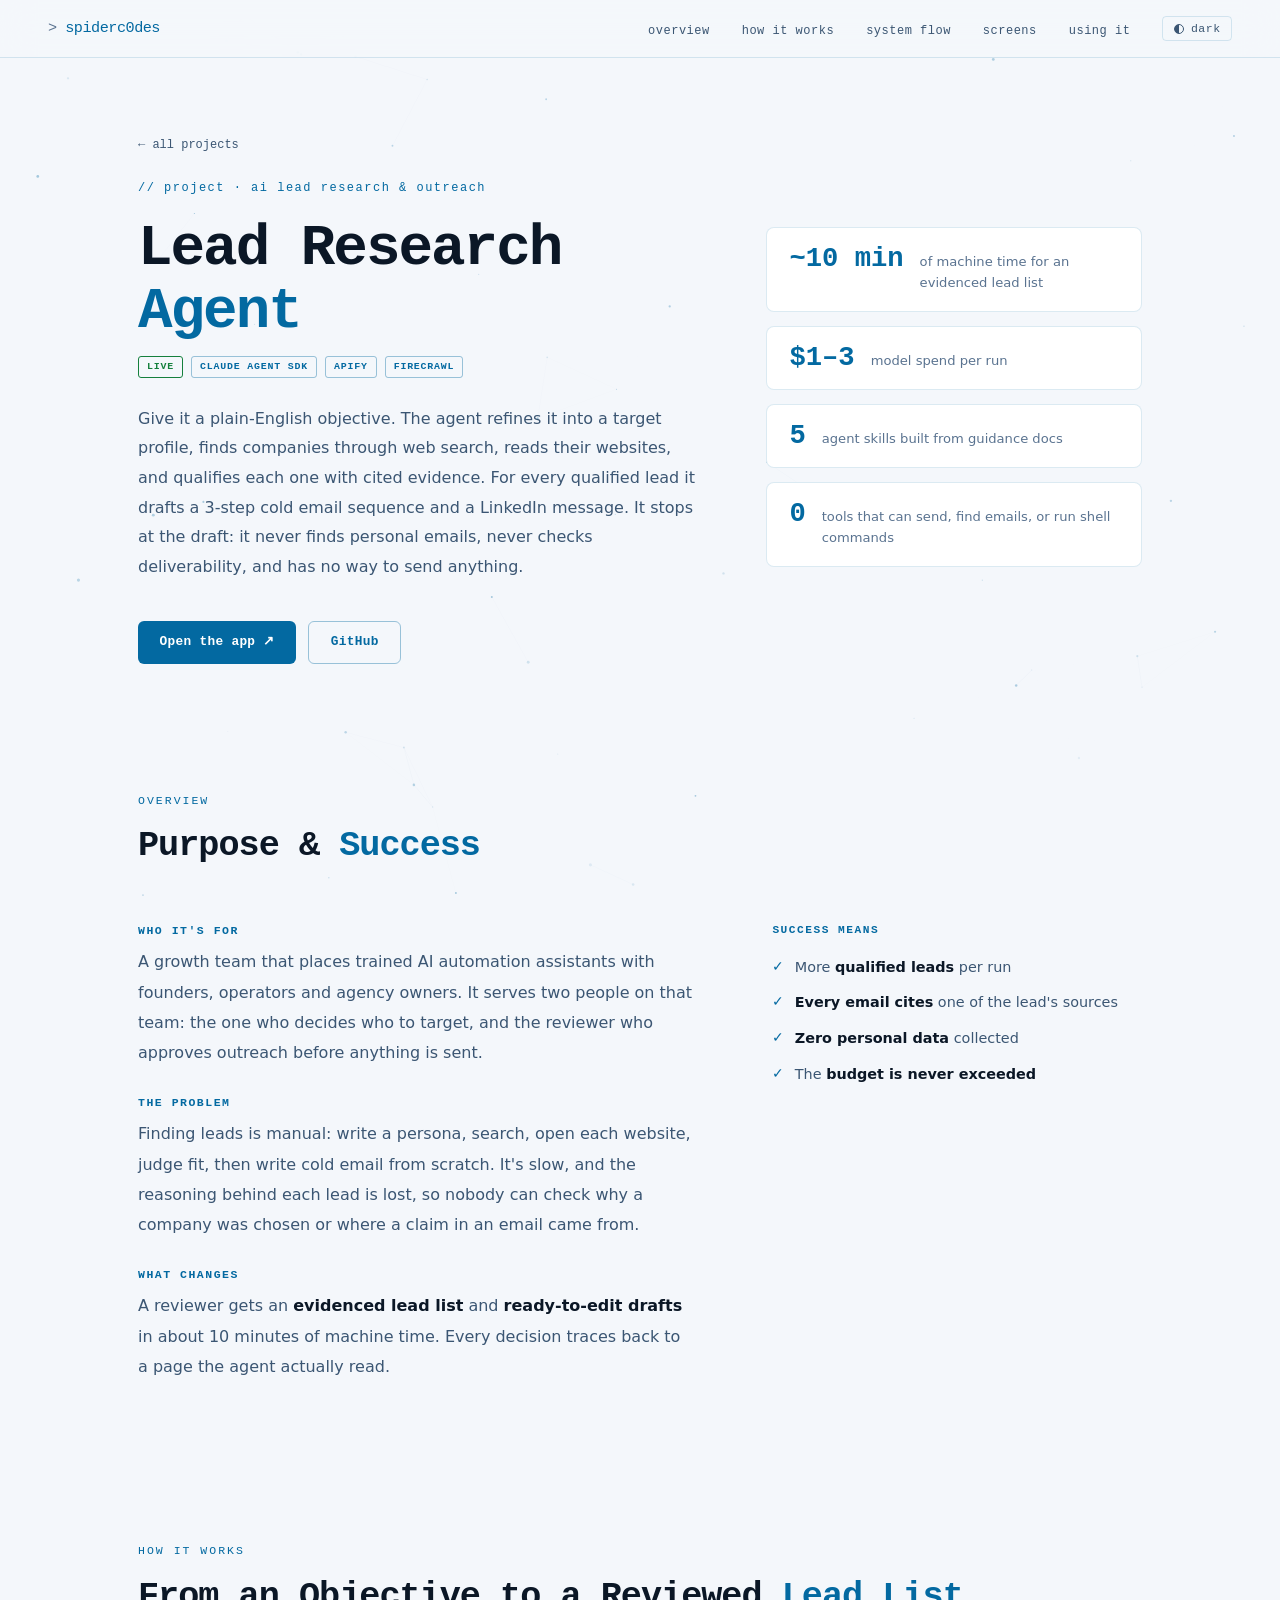
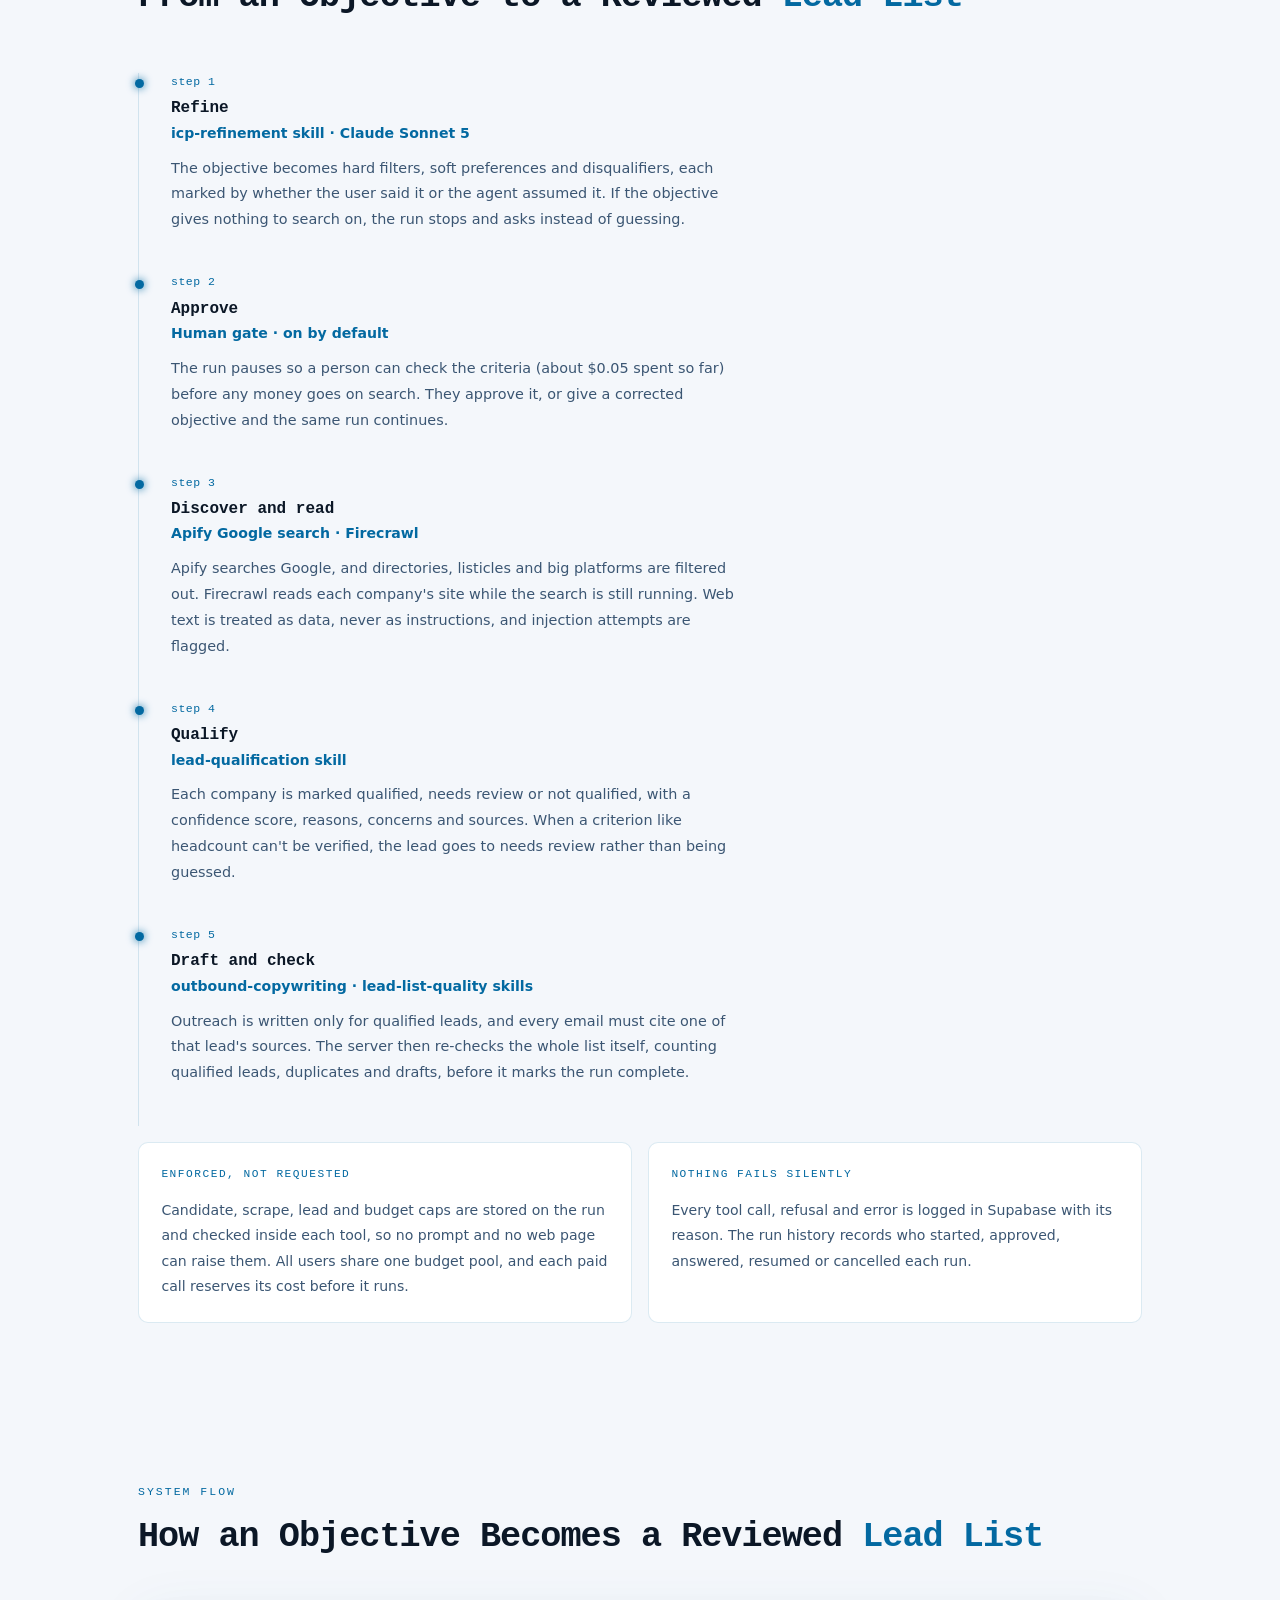
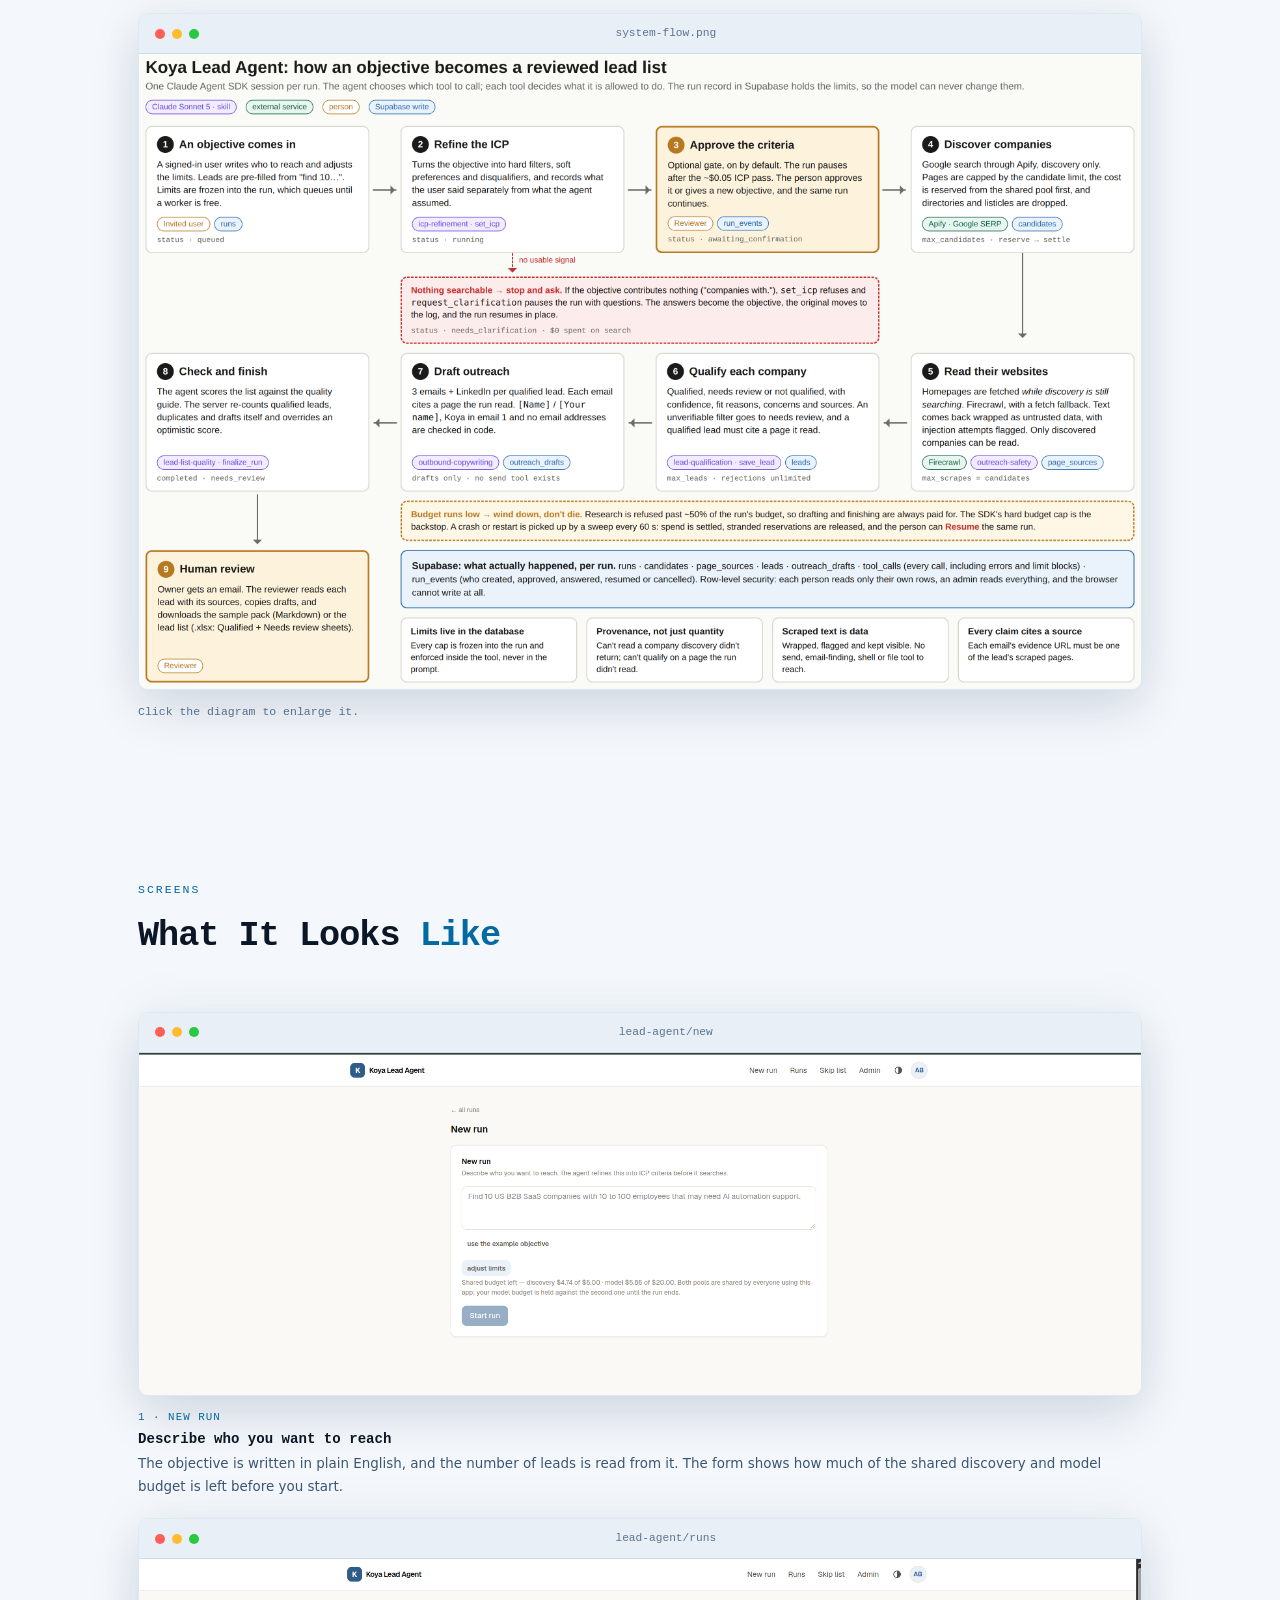
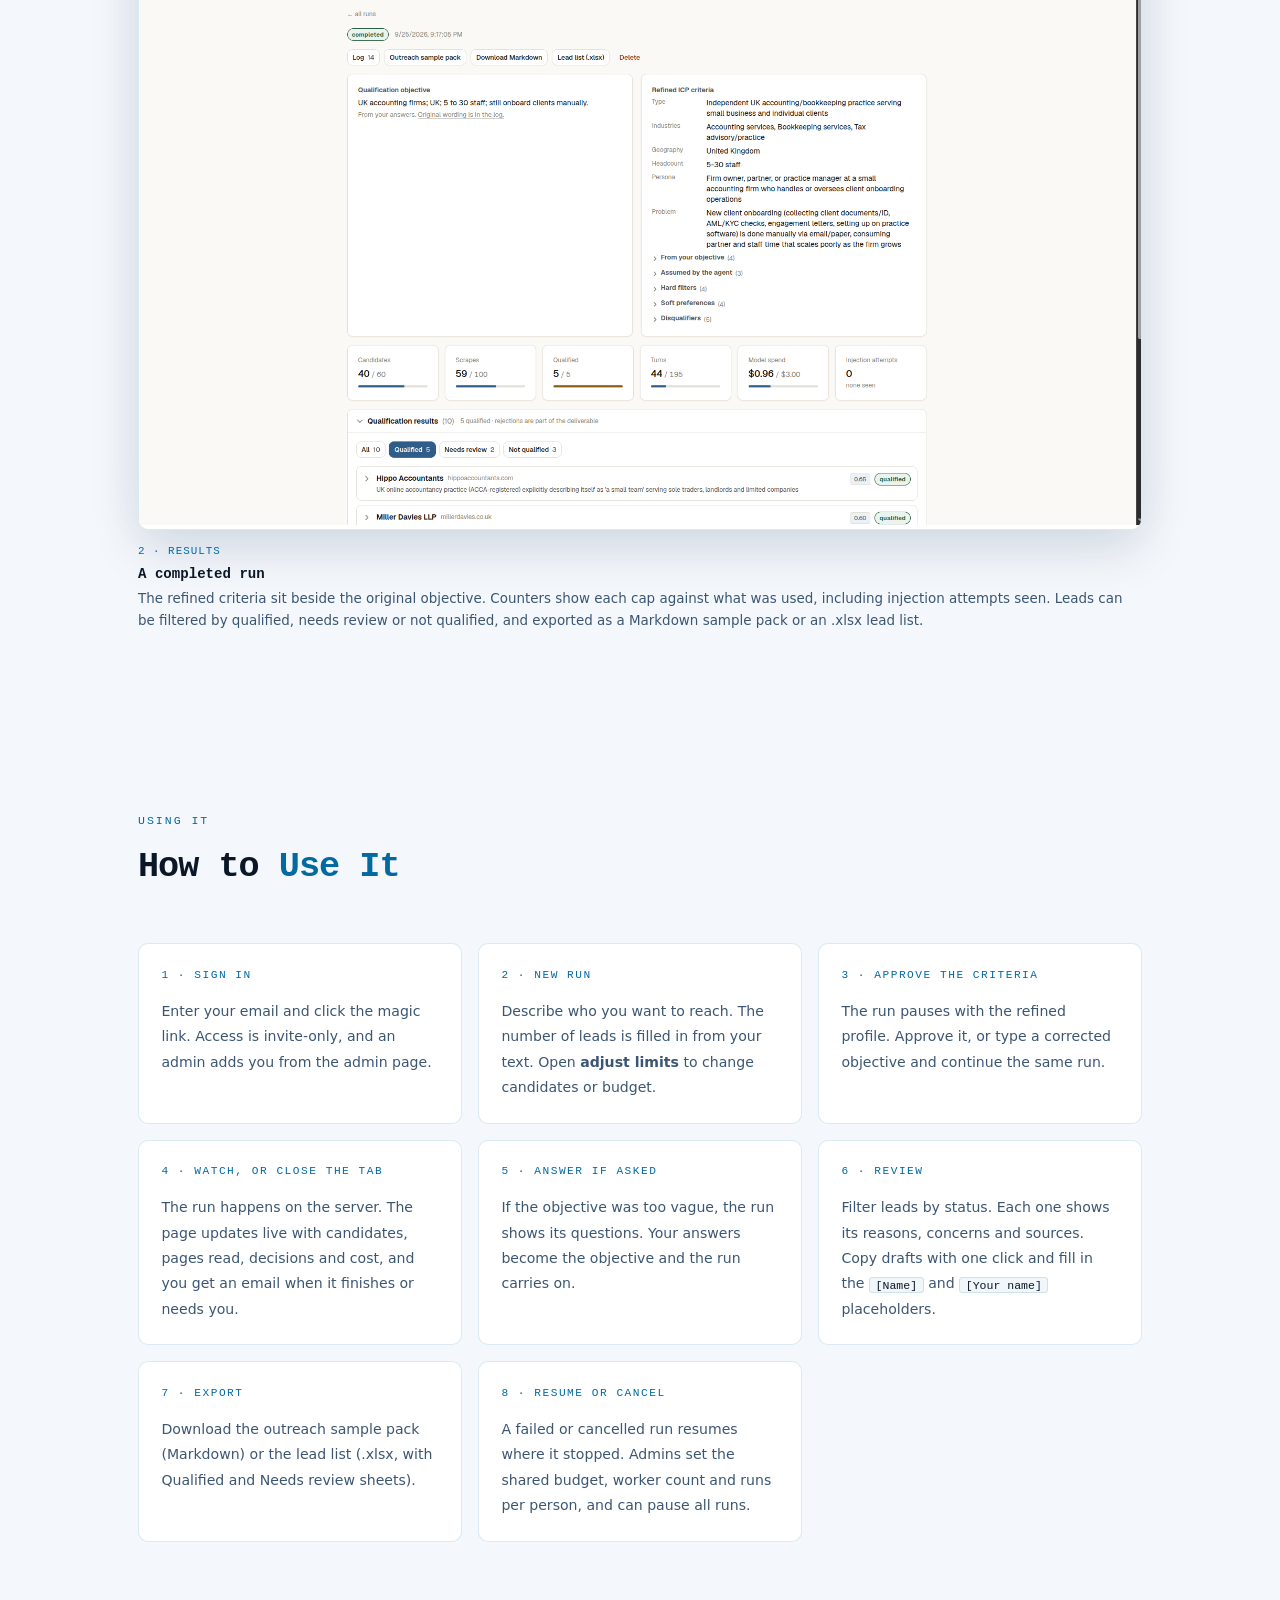
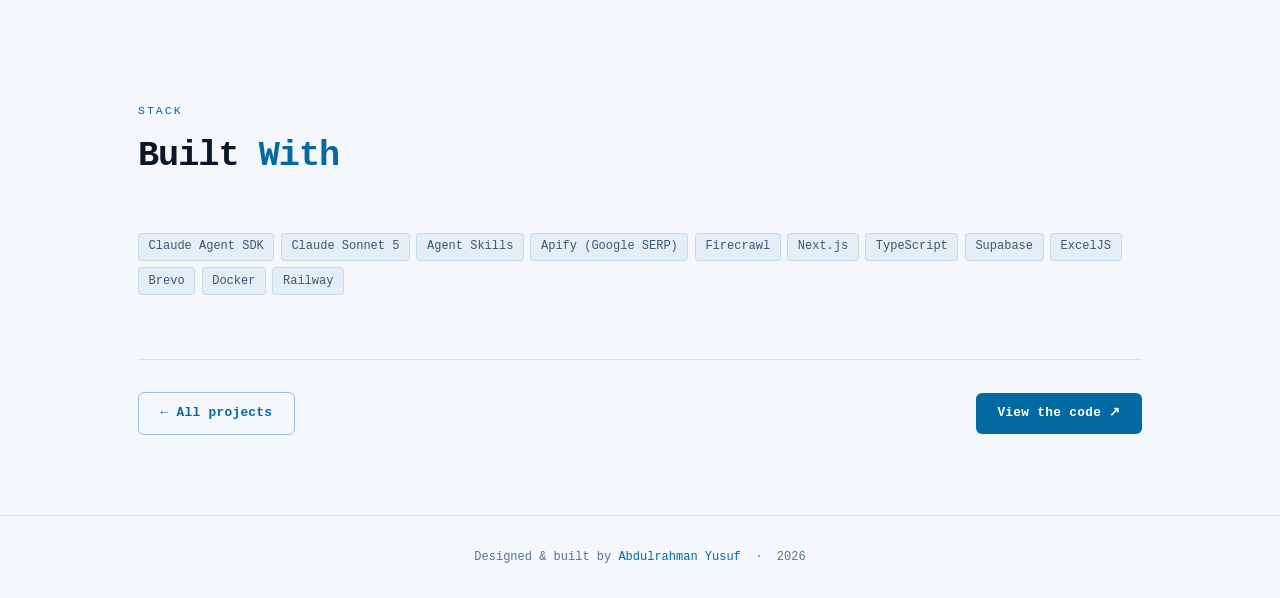
==== commit 00abe3f8: "fix: version stylesheet and script links to bust browser caches GitHub Pages serves assets with max-" ====
--- a/projects/lead-agent.html
+++ b/projects/lead-agent.html
@@ -5,8 +5,8 @@
   <meta name="viewport" content="width=device-width, initial-scale=1">
   <title>Lead Research Agent — Abdulrahman Yusuf</title>
   <meta name="description" content="An AI lead research and outreach agent built on the Claude Agent SDK. It refines a target profile, finds and reads company websites, qualifies each lead with cited evidence, and drafts outreach for human review.">
-  <link rel="stylesheet" href="../css/style.css">
-  <script src="../js/theme.js"></script>
+  <link rel="stylesheet" href="../css/style.css?v=20261019">
+  <script src="../js/theme.js?v=20261019"></script>
 </head>
 <body>
 
@@ -268,6 +268,6 @@
   <p class="lb-cap"></p>
 </dialog>
 
-<script src="../js/site.js"></script>
+<script src="../js/site.js?v=20261019"></script>
 </body>
 </html>
--- a/css/style.css
+++ b/css/style.css
@@ -940,3 +940,65 @@
   .nav-right { gap: 1rem; }
   .cs-hero { padding-left: 1rem; padding-right: 1rem; }
 }
+
+/* ── CLICKABLE PROJECT CARDS ─────── */
+/* The title link stretches over the whole card; the live/github links sit above it. */
+.proj-card.linked { position: relative; cursor: pointer; }
+.card-link { text-decoration: none; }
+.card-link::after { content: ''; position: absolute; inset: 0; z-index: 1; border-radius: inherit; }
+.proj-card.linked .proj-links a { position: relative; z-index: 2; }
+
+.proj-go {
+  font-family: var(--mono);
+  font-size: 0.68rem;
+  letter-spacing: 0.5px;
+  color: var(--muted);
+  white-space: nowrap;
+  flex-shrink: 0;
+  transition: color 0.2s;
+}
+.go-arrow { display: inline-block; transition: transform 0.2s; }
+
+.proj-card.linked:hover { border-color: var(--sky); }
+.proj-card.linked:hover .proj-go { color: var(--sky); }
+.proj-card.linked:hover .go-arrow { transform: translateX(4px); }
+
+.proj-card.linked:has(.card-link:focus-visible) { border-color: var(--sky); box-shadow: 0 0 0 2px var(--sky); }
+.card-link:focus-visible { outline: none; }
+
+/* ── FEATURED CERTIFICATION ──────── */
+.hero-cert {
+  display: inline-flex;
+  align-items: center;
+  gap: 0.85rem;
+  max-width: 100%;
+  padding: 0.55rem 1rem 0.55rem 0.6rem;
+  margin-bottom: 1.5rem;
+  background: var(--bg-2);
+  border: 1px solid var(--bh);
+  border-radius: 999px;
+  text-decoration: none;
+  box-shadow: 0 0 0 4px var(--sky-dim);
+  opacity: 0;
+  animation: fadeUp 0.5s ease forwards 0.05s;
+  transition: border-color 0.2s, box-shadow 0.2s, transform 0.2s;
+}
+.hero-cert:hover { border-color: var(--sky); box-shadow: 0 0 0 4px var(--sky-gl); transform: translateY(-2px); }
+.hero-cert:focus-visible { outline: 2px solid var(--sky); outline-offset: 3px; }
+.hero-cert img { width: 44px; height: 44px; flex-shrink: 0; }
+.hero-cert-text { display: flex; flex-direction: column; min-width: 0; }
+.hero-cert-k {
+  font-family: var(--mono);
+  font-size: 0.62rem;
+  letter-spacing: 1px;
+  text-transform: uppercase;
+  color: var(--sky);
+}
+.hero-cert-n { font-family: var(--mono); font-size: 0.82rem; font-weight: 700; color: var(--text); line-height: 1.35; }
+.hero-cert-go { font-family: var(--mono); font-size: 0.7rem; color: var(--mid); white-space: nowrap; transition: color 0.2s; }
+.hero-cert:hover .hero-cert-go { color: var(--sky); }
+
+@media (max-width:620px) {
+  .hero-cert { border-radius: 12px; }
+  .hero-cert-go { display: none; }
+}
